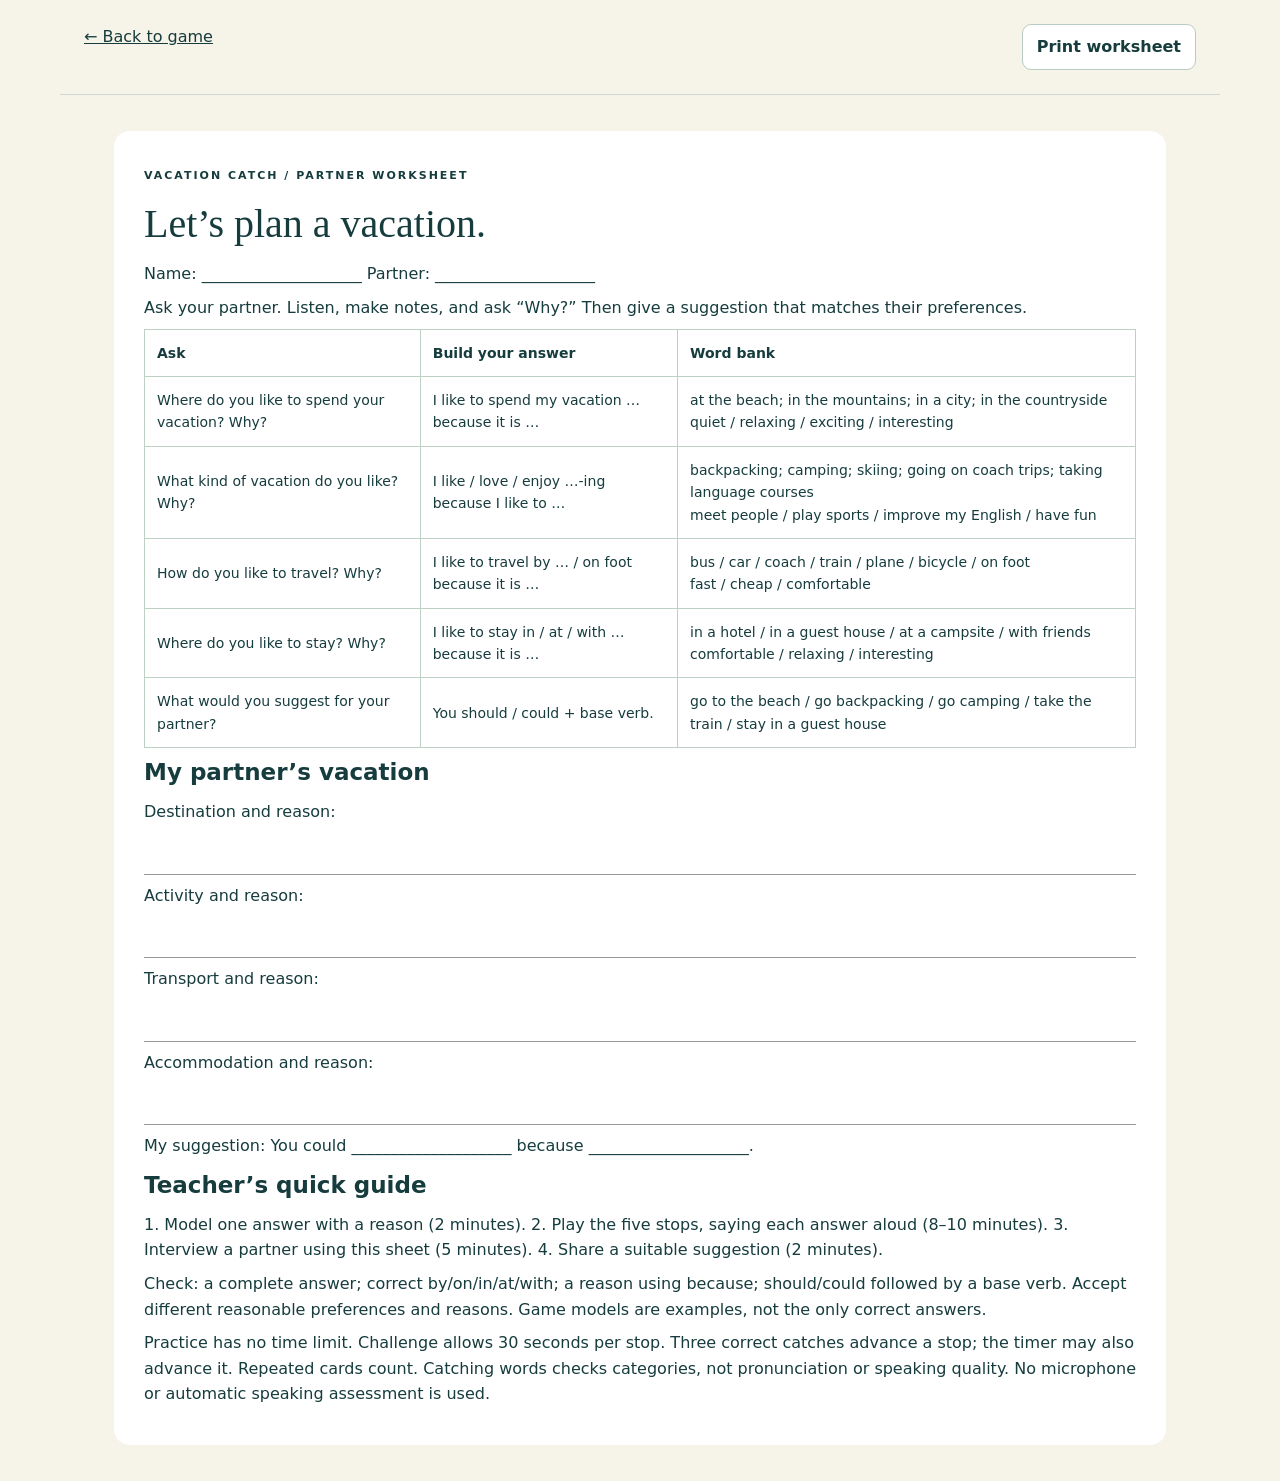
==== materials.html @ 1afaf67c "Add Vacation Catch game and printable speaking worksheet" ====
<!doctype html><html lang="en"><head><meta charset="utf-8"><meta name="viewport" content="width=device-width,initial-scale=1"><title>Vacation Catch • Lesson materials</title><link rel="stylesheet" href="style.css"></head><body><header><a href="index.html">← Back to game</a><button onclick="print()">Print worksheet</button></header><main><article class="paper"><span class="eyebrow">VACATION CATCH / PARTNER WORKSHEET</span><h1>Let’s plan a vacation.</h1><p>Name: ____________________ Partner: ____________________</p><p>Ask your partner. Listen, make notes, and ask “Why?” Then give a suggestion that matches their preferences.</p><table><thead><tr><th>Ask</th><th>Build your answer</th><th>Word bank</th></tr></thead><tbody><tr><td>Where do you like to spend your vacation? Why?</td><td>I like to spend my vacation … because it is …</td><td>at the beach; in the mountains; in a city; in the countryside<br>quiet / relaxing / exciting / interesting</td></tr><tr><td>What kind of vacation do you like? Why?</td><td>I like / love / enjoy …-ing because I like to …</td><td>backpacking; camping; skiing; going on coach trips; taking language courses<br>meet people / play sports / improve my English / have fun</td></tr><tr><td>How do you like to travel? Why?</td><td>I like to travel by … / on foot because it is …</td><td>bus / car / coach / train / plane / bicycle / on foot<br>fast / cheap / comfortable</td></tr><tr><td>Where do you like to stay? Why?</td><td>I like to stay in / at / with … because it is …</td><td>in a hotel / in a guest house / at a campsite / with friends<br>comfortable / relaxing / interesting</td></tr><tr><td>What would you suggest for your partner?</td><td>You should / could + base verb.</td><td>go to the beach / go backpacking / go camping / take the train / stay in a guest house</td></tr></tbody></table><h2>My partner’s vacation</h2><p>Destination and reason:</p><div class="write"></div><p>Activity and reason:</p><div class="write"></div><p>Transport and reason:</p><div class="write"></div><p>Accommodation and reason:</p><div class="write"></div><p>My suggestion: You could ____________________ because ____________________.</p><h2>Teacher’s quick guide</h2><p>1. Model one answer with a reason (2 minutes). 2. Play the five stops, saying each answer aloud (8–10 minutes). 3. Interview a partner using this sheet (5 minutes). 4. Share a suitable suggestion (2 minutes).</p><p>Check: a complete answer; correct by/on/in/at/with; a reason using because; should/could followed by a base verb. Accept different reasonable preferences and reasons. Game models are examples, not the only correct answers.</p><p>Practice has no time limit. Challenge allows 30 seconds per stop. Three correct catches advance a stop; the timer may also advance it. Repeated cards count. Catching words checks categories, not pronunciation or speaking quality. No microphone or automatic speaking assessment is used.</p></article></main></body></html>
---- style.css ----
:root{--ink:#163c3e;--green:#17695e;--cream:#f6f3e9;--orange:#f7aa65}*{box-sizing:border-box}body{margin:0;background:var(--cream);color:var(--ink);font:16px/1.6 system-ui,sans-serif}header{max-width:1160px;margin:auto;padding:24px;display:flex;justify-content:space-between;gap:16px;border-bottom:1px solid #ced8ce}a{color:inherit}.brand{font-weight:850;letter-spacing:2px;text-decoration:none}nav{font-size:14px}main{max-width:1100px;margin:auto;padding:36px 24px}.intro{max-width:780px;margin:0 0 30px}.eyebrow,.ticket{font-size:11px;font-weight:800;letter-spacing:2px}h1{font:clamp(36px,5.5vw,64px)/1.08 Georgia,serif;margin:16px 0}h1 em{color:var(--green);font-weight:normal}.intro p{max-width:550px;color:#56716c}.game-shell{background:white;border:1px solid #c7d4cb;border-radius:22px;overflow:hidden;box-shadow:0 16px 45px #163c3e0c}.toolbar{display:flex;justify-content:space-between;align-items:center;gap:12px;padding:16px 22px;background:#edf1e8;font-size:13px}select,button{font:inherit;border:1px solid #b9ccc2;border-radius:9px;padding:9px 14px;background:white;color:var(--ink)}button,a,select{touch-action:manipulation}button{cursor:pointer;font-weight:700}button:disabled{opacity:.5;cursor:default}button:focus-visible,a:focus-visible,select:focus-visible,#field:focus-visible{outline:3px solid #ce6d28;outline-offset:3px}.primary{background:var(--green);color:white;border:0;padding:14px 24px}.toolbar span{margin-left:15px;font-weight:750}.progress{display:flex;gap:6px;padding:16px 22px 0}.progress span{height:5px;flex:1;background:#dfe7df;border-radius:4px}.progress .active{background:var(--orange)}.progress .done{background:var(--green)}.mission{padding:14px 22px}.mission>span{font-size:11px;letter-spacing:2px;font-weight:800;color:var(--green)}h2{font-size:23px;margin:6px 0}p{margin:8px 0}.mission p{font-size:14px;color:#526e67}#field{height:360px;position:relative;background:linear-gradient(#d5ece6,#ecf1d7);overflow:hidden;touch-action:none}.sun{position:absolute;right:8%;top:25px;background:#f7cf78;width:75px;height:75px;border-radius:50%;opacity:.7}.landscape{position:absolute;bottom:-90px;left:4%;font-size:300px;color:#b6d0bb;line-height:1;opacity:.45}#basket{position:absolute;bottom:14px;font-size:54px;width:90px;text-align:center;left:45%;line-height:1.2;border-bottom:5px solid var(--green);border-radius:20px}.card{position:absolute;top:0;width:150px;text-align:center;padding:10px 6px;border:1px solid #bed1c5;background:#fffef8;border-radius:11px;box-shadow:0 4px 0 #163c3e15;font-size:14px;font-weight:700}#overlay{position:absolute;inset:0;background:#e9f2e6f5;display:flex;flex-direction:column;align-items:center;justify-content:center;text-align:center;padding:24px;z-index:5}#overlay h2{font:32px Georgia,serif;margin:14px 0}#overlay p{max-width:600px;margin:0 0 20px}.ticket{color:#99602b}.under{padding:14px 20px;display:flex;align-items:center;gap:14px}.under p{flex:1;font-size:13px}.arrows{display:flex;gap:6px}.arrows button{font-size:20px;min-width:48px}.bottom{display:grid;grid-template-columns:1fr 1fr;gap:70px;padding:40px 0}.bottom p,#collected{color:#526e67;font-size:14px}h3{font:25px Georgia,serif;margin:8px 0}.chip{display:inline-block;border:1px solid #b8cbc0;border-radius:20px;padding:3px 10px;margin:3px;font-size:12px}footer{font-size:12px;border-top:1px solid #ced8ce;padding-top:20px;color:#647b70}.paper{background:white;padding:30px;border-radius:16px}.paper h1{font-size:40px}.paper table{border-collapse:collapse;width:100%;font-size:14px}.paper td,.paper th{border:1px solid #bdd0c4;padding:12px;text-align:left}.write{border-bottom:1px solid #999;height:42px} @media(max-width:650px){header{padding:16px}.brand{font-size:12px;letter-spacing:1px}nav{font-size:12px}main{padding:24px 12px}.toolbar{flex-wrap:wrap;padding:12px}.toolbar label{width:100%}.toolbar span{margin:0 10px 0 0}.mission{padding:14px}h2{font-size:20px}.bottom{grid-template-columns:1fr;gap:25px}.under{flex-wrap:wrap}.under p{min-width:160px}.card{width:130px;font-size:13px}#overlay h2{font-size:27px}.paper{padding:14px;overflow-x:auto}}@media print{header,button,.no-print{display:none!important}body{background:white}main{padding:0}.paper{padding:0}.paper h1{font-size:30px}}
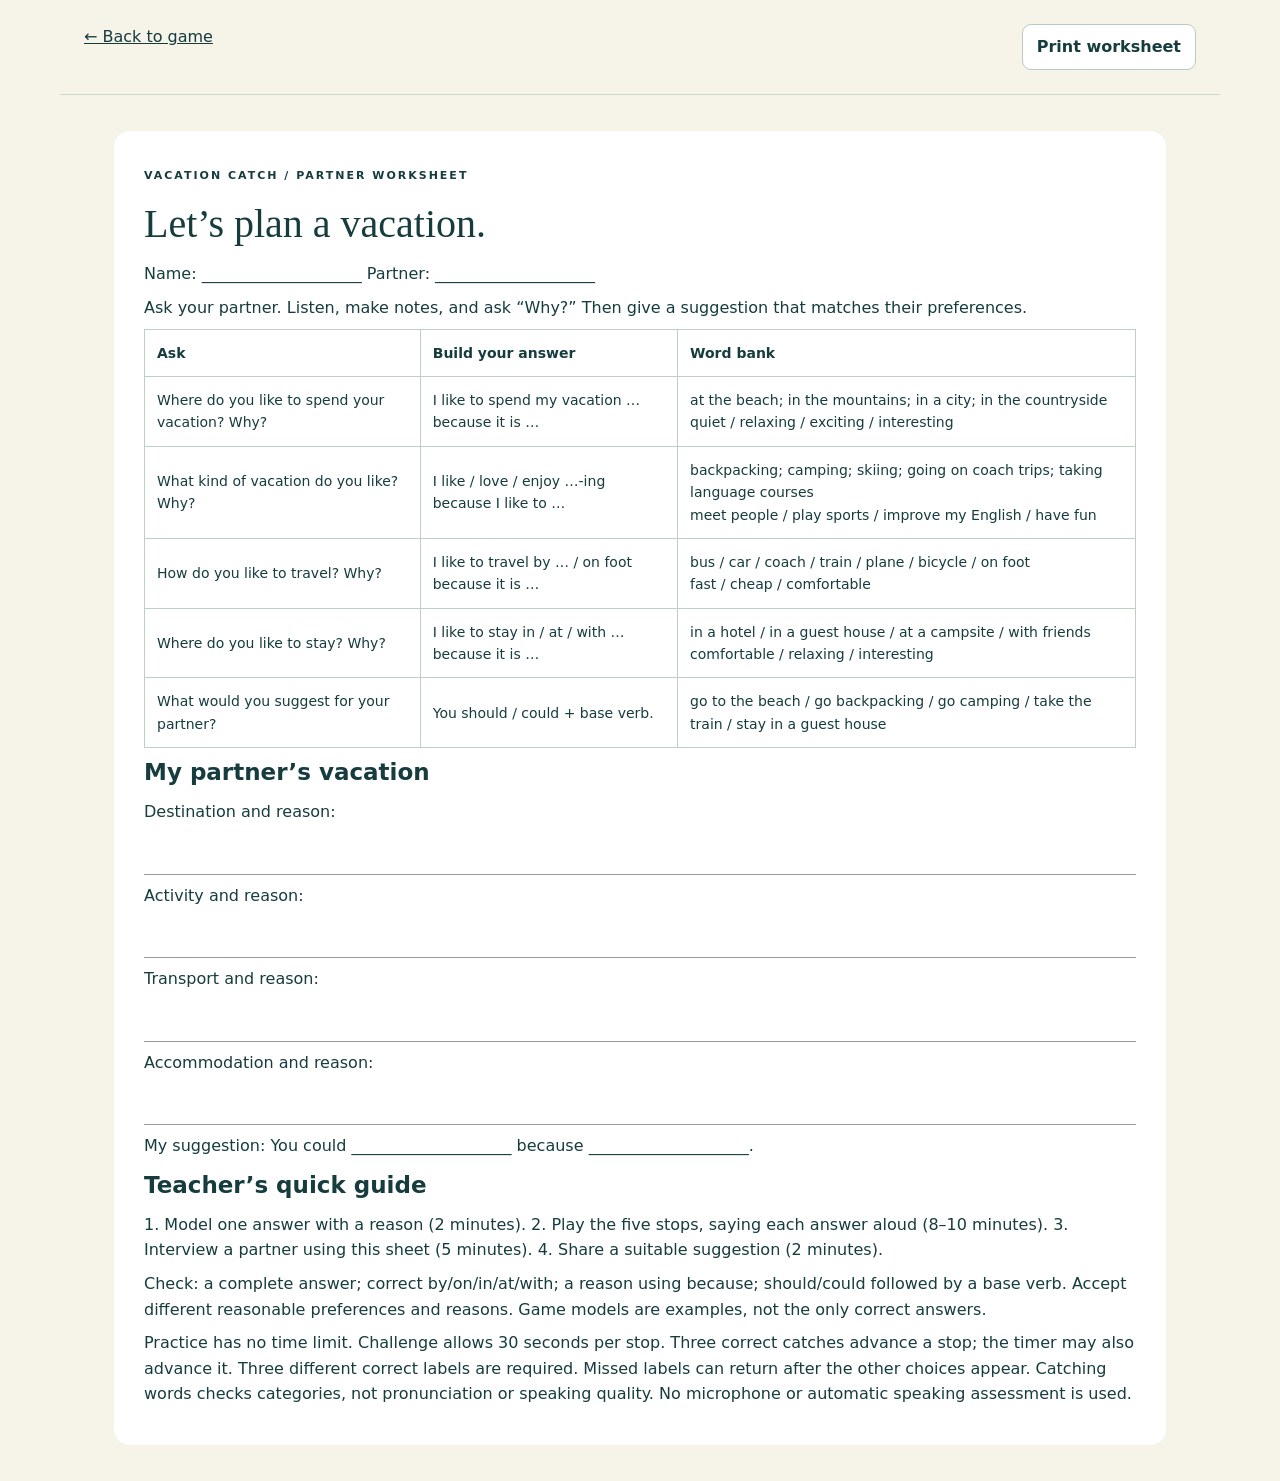
==== commit bfc9cae2: "Show different labels and require three distinct correct catches" ====
--- a/materials.html
+++ b/materials.html
@@ -1 +1 @@
-<!doctype html><html lang="en"><head><meta charset="utf-8"><meta name="viewport" content="width=device-width,initial-scale=1"><title>Vacation Catch • Lesson materials</title><link rel="stylesheet" href="style.css"></head><body><header><a href="index.html">← Back to game</a><button onclick="print()">Print worksheet</button></header><main><article class="paper"><span class="eyebrow">VACATION CATCH / PARTNER WORKSHEET</span><h1>Let’s plan a vacation.</h1><p>Name: ____________________ Partner: ____________________</p><p>Ask your partner. Listen, make notes, and ask “Why?” Then give a suggestion that matches their preferences.</p><table><thead><tr><th>Ask</th><th>Build your answer</th><th>Word bank</th></tr></thead><tbody><tr><td>Where do you like to spend your vacation? Why?</td><td>I like to spend my vacation … because it is …</td><td>at the beach; in the mountains; in a city; in the countryside<br>quiet / relaxing / exciting / interesting</td></tr><tr><td>What kind of vacation do you like? Why?</td><td>I like / love / enjoy …-ing because I like to …</td><td>backpacking; camping; skiing; going on coach trips; taking language courses<br>meet people / play sports / improve my English / have fun</td></tr><tr><td>How do you like to travel? Why?</td><td>I like to travel by … / on foot because it is …</td><td>bus / car / coach / train / plane / bicycle / on foot<br>fast / cheap / comfortable</td></tr><tr><td>Where do you like to stay? Why?</td><td>I like to stay in / at / with … because it is …</td><td>in a hotel / in a guest house / at a campsite / with friends<br>comfortable / relaxing / interesting</td></tr><tr><td>What would you suggest for your partner?</td><td>You should / could + base verb.</td><td>go to the beach / go backpacking / go camping / take the train / stay in a guest house</td></tr></tbody></table><h2>My partner’s vacation</h2><p>Destination and reason:</p><div class="write"></div><p>Activity and reason:</p><div class="write"></div><p>Transport and reason:</p><div class="write"></div><p>Accommodation and reason:</p><div class="write"></div><p>My suggestion: You could ____________________ because ____________________.</p><h2>Teacher’s quick guide</h2><p>1. Model one answer with a reason (2 minutes). 2. Play the five stops, saying each answer aloud (8–10 minutes). 3. Interview a partner using this sheet (5 minutes). 4. Share a suitable suggestion (2 minutes).</p><p>Check: a complete answer; correct by/on/in/at/with; a reason using because; should/could followed by a base verb. Accept different reasonable preferences and reasons. Game models are examples, not the only correct answers.</p><p>Practice has no time limit. Challenge allows 30 seconds per stop. Three correct catches advance a stop; the timer may also advance it. Repeated cards count. Catching words checks categories, not pronunciation or speaking quality. No microphone or automatic speaking assessment is used.</p></article></main></body></html>
+<!doctype html><html lang="en"><head><meta charset="utf-8"><meta name="viewport" content="width=device-width,initial-scale=1"><title>Vacation Catch • Lesson materials</title><link rel="stylesheet" href="style.css"></head><body><header><a href="index.html">← Back to game</a><button onclick="print()">Print worksheet</button></header><main><article class="paper"><span class="eyebrow">VACATION CATCH / PARTNER WORKSHEET</span><h1>Let’s plan a vacation.</h1><p>Name: ____________________ Partner: ____________________</p><p>Ask your partner. Listen, make notes, and ask “Why?” Then give a suggestion that matches their preferences.</p><table><thead><tr><th>Ask</th><th>Build your answer</th><th>Word bank</th></tr></thead><tbody><tr><td>Where do you like to spend your vacation? Why?</td><td>I like to spend my vacation … because it is …</td><td>at the beach; in the mountains; in a city; in the countryside<br>quiet / relaxing / exciting / interesting</td></tr><tr><td>What kind of vacation do you like? Why?</td><td>I like / love / enjoy …-ing because I like to …</td><td>backpacking; camping; skiing; going on coach trips; taking language courses<br>meet people / play sports / improve my English / have fun</td></tr><tr><td>How do you like to travel? Why?</td><td>I like to travel by … / on foot because it is …</td><td>bus / car / coach / train / plane / bicycle / on foot<br>fast / cheap / comfortable</td></tr><tr><td>Where do you like to stay? Why?</td><td>I like to stay in / at / with … because it is …</td><td>in a hotel / in a guest house / at a campsite / with friends<br>comfortable / relaxing / interesting</td></tr><tr><td>What would you suggest for your partner?</td><td>You should / could + base verb.</td><td>go to the beach / go backpacking / go camping / take the train / stay in a guest house</td></tr></tbody></table><h2>My partner’s vacation</h2><p>Destination and reason:</p><div class="write"></div><p>Activity and reason:</p><div class="write"></div><p>Transport and reason:</p><div class="write"></div><p>Accommodation and reason:</p><div class="write"></div><p>My suggestion: You could ____________________ because ____________________.</p><h2>Teacher’s quick guide</h2><p>1. Model one answer with a reason (2 minutes). 2. Play the five stops, saying each answer aloud (8–10 minutes). 3. Interview a partner using this sheet (5 minutes). 4. Share a suitable suggestion (2 minutes).</p><p>Check: a complete answer; correct by/on/in/at/with; a reason using because; should/could followed by a base verb. Accept different reasonable preferences and reasons. Game models are examples, not the only correct answers.</p><p>Practice has no time limit. Challenge allows 30 seconds per stop. Three correct catches advance a stop; the timer may also advance it. Three different correct labels are required. Missed labels can return after the other choices appear. Catching words checks categories, not pronunciation or speaking quality. No microphone or automatic speaking assessment is used.</p></article></main></body></html>
--- a/style.css
+++ b/style.css
@@ -1 +1,3 @@
 :root{--ink:#163c3e;--green:#17695e;--cream:#f6f3e9;--orange:#f7aa65}*{box-sizing:border-box}body{margin:0;background:var(--cream);color:var(--ink);font:16px/1.6 system-ui,sans-serif}header{max-width:1160px;margin:auto;padding:24px;display:flex;justify-content:space-between;gap:16px;border-bottom:1px solid #ced8ce}a{color:inherit}.brand{font-weight:850;letter-spacing:2px;text-decoration:none}nav{font-size:14px}main{max-width:1100px;margin:auto;padding:36px 24px}.intro{max-width:780px;margin:0 0 30px}.eyebrow,.ticket{font-size:11px;font-weight:800;letter-spacing:2px}h1{font:clamp(36px,5.5vw,64px)/1.08 Georgia,serif;margin:16px 0}h1 em{color:var(--green);font-weight:normal}.intro p{max-width:550px;color:#56716c}.game-shell{background:white;border:1px solid #c7d4cb;border-radius:22px;overflow:hidden;box-shadow:0 16px 45px #163c3e0c}.toolbar{display:flex;justify-content:space-between;align-items:center;gap:12px;padding:16px 22px;background:#edf1e8;font-size:13px}select,button{font:inherit;border:1px solid #b9ccc2;border-radius:9px;padding:9px 14px;background:white;color:var(--ink)}button,a,select{touch-action:manipulation}button{cursor:pointer;font-weight:700}button:disabled{opacity:.5;cursor:default}button:focus-visible,a:focus-visible,select:focus-visible,#field:focus-visible{outline:3px solid #ce6d28;outline-offset:3px}.primary{background:var(--green);color:white;border:0;padding:14px 24px}.toolbar span{margin-left:15px;font-weight:750}.progress{display:flex;gap:6px;padding:16px 22px 0}.progress span{height:5px;flex:1;background:#dfe7df;border-radius:4px}.progress .active{background:var(--orange)}.progress .done{background:var(--green)}.mission{padding:14px 22px}.mission>span{font-size:11px;letter-spacing:2px;font-weight:800;color:var(--green)}h2{font-size:23px;margin:6px 0}p{margin:8px 0}.mission p{font-size:14px;color:#526e67}#field{height:360px;position:relative;background:linear-gradient(#d5ece6,#ecf1d7);overflow:hidden;touch-action:none}.sun{position:absolute;right:8%;top:25px;background:#f7cf78;width:75px;height:75px;border-radius:50%;opacity:.7}.landscape{position:absolute;bottom:-90px;left:4%;font-size:300px;color:#b6d0bb;line-height:1;opacity:.45}#basket{position:absolute;bottom:14px;font-size:54px;width:90px;text-align:center;left:45%;line-height:1.2;border-bottom:5px solid var(--green);border-radius:20px}.card{position:absolute;top:0;width:150px;text-align:center;padding:10px 6px;border:1px solid #bed1c5;background:#fffef8;border-radius:11px;box-shadow:0 4px 0 #163c3e15;font-size:14px;font-weight:700}#overlay{position:absolute;inset:0;background:#e9f2e6f5;display:flex;flex-direction:column;align-items:center;justify-content:center;text-align:center;padding:24px;z-index:5}#overlay h2{font:32px Georgia,serif;margin:14px 0}#overlay p{max-width:600px;margin:0 0 20px}.ticket{color:#99602b}.under{padding:14px 20px;display:flex;align-items:center;gap:14px}.under p{flex:1;font-size:13px}.arrows{display:flex;gap:6px}.arrows button{font-size:20px;min-width:48px}.bottom{display:grid;grid-template-columns:1fr 1fr;gap:70px;padding:40px 0}.bottom p,#collected{color:#526e67;font-size:14px}h3{font:25px Georgia,serif;margin:8px 0}.chip{display:inline-block;border:1px solid #b8cbc0;border-radius:20px;padding:3px 10px;margin:3px;font-size:12px}footer{font-size:12px;border-top:1px solid #ced8ce;padding-top:20px;color:#647b70}.paper{background:white;padding:30px;border-radius:16px}.paper h1{font-size:40px}.paper table{border-collapse:collapse;width:100%;font-size:14px}.paper td,.paper th{border:1px solid #bdd0c4;padding:12px;text-align:left}.write{border-bottom:1px solid #999;height:42px} @media(max-width:650px){header{padding:16px}.brand{font-size:12px;letter-spacing:1px}nav{font-size:12px}main{padding:24px 12px}.toolbar{flex-wrap:wrap;padding:12px}.toolbar label{width:100%}.toolbar span{margin:0 10px 0 0}.mission{padding:14px}h2{font-size:20px}.bottom{grid-template-columns:1fr;gap:25px}.under{flex-wrap:wrap}.under p{min-width:160px}.card{width:130px;font-size:13px}#overlay h2{font-size:27px}.paper{padding:14px;overflow-x:auto}}@media print{header,button,.no-print{display:none!important}body{background:white}main{padding:0}.paper{padding:0}.paper h1{font-size:30px}}
+.welcome{display:flex;align-items:center;justify-content:space-between;gap:30px;margin-bottom:30px}.welcome .intro{margin-bottom:0}.qr-panel{flex:0 0 214px;text-align:center;background:white;border:1px solid #c7d4cb;border-radius:18px;padding:16px}.qr-panel img{display:block;width:180px;height:180px;margin:0 auto 8px}.qr-panel strong{font-size:18px}.qr-panel p{font-size:12px;margin:3px 0 8px;color:#526e67}.qr-panel a{font-size:12px}@media(max-width:700px){.welcome{flex-direction:column;align-items:stretch}.qr-panel{flex-basis:auto;display:flex;align-items:center;gap:18px;text-align:left}.qr-panel img{width:132px;height:132px;margin:0}.qr-panel div{flex:1}}
+.under{display:grid;grid-template-columns:minmax(0,1fr) auto minmax(0,1fr)}.under .arrows{grid-column:2;grid-row:1;justify-content:center}.under #feedback{grid-column:1;grid-row:1;min-width:0}.under #restart{grid-column:3;grid-row:1;justify-self:end}@media(max-width:650px){.under{grid-template-columns:1fr auto 1fr}.under #feedback{grid-column:1 / -1;grid-row:2;text-align:center}.under #restart{padding:9px;font-size:12px}}
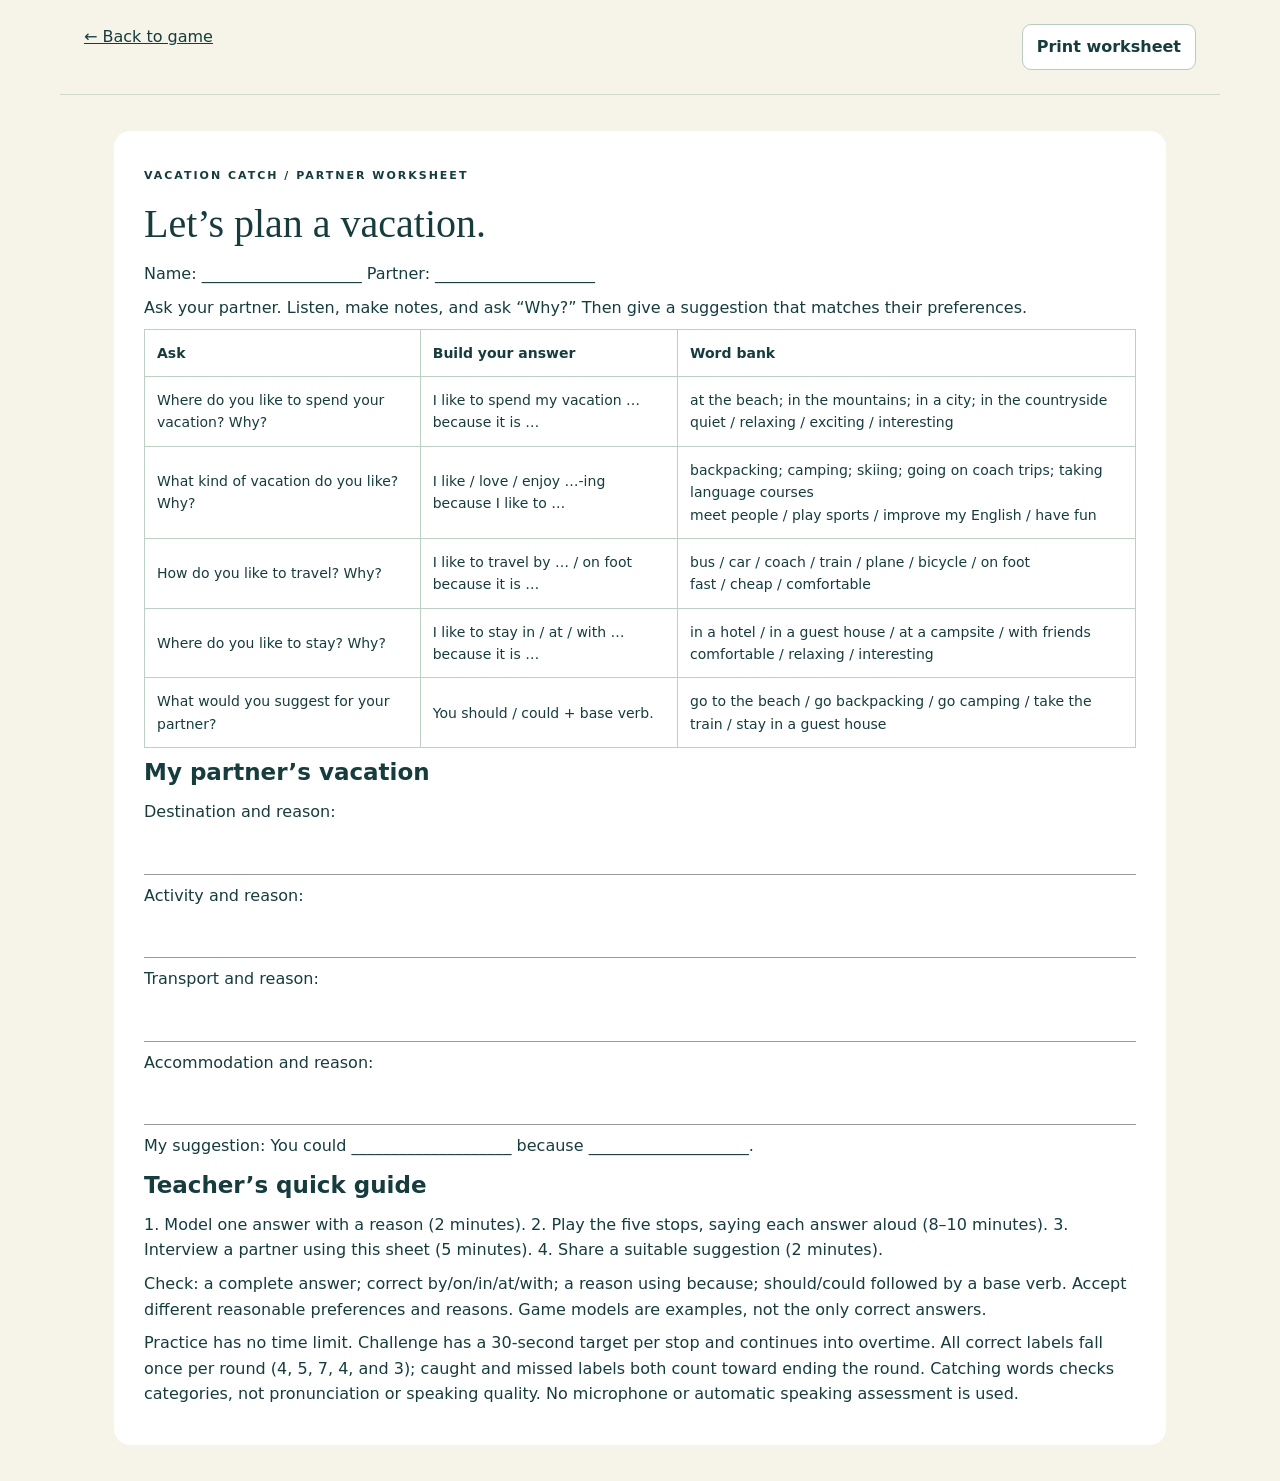
==== commit 81393798: "Keep rounds running until every correct answer has fallen once" ====
--- a/materials.html
+++ b/materials.html
@@ -1 +1 @@
-<!doctype html><html lang="en"><head><meta charset="utf-8"><meta name="viewport" content="width=device-width,initial-scale=1"><title>Vacation Catch • Lesson materials</title><link rel="stylesheet" href="style.css"></head><body><header><a href="index.html">← Back to game</a><button onclick="print()">Print worksheet</button></header><main><article class="paper"><span class="eyebrow">VACATION CATCH / PARTNER WORKSHEET</span><h1>Let’s plan a vacation.</h1><p>Name: ____________________ Partner: ____________________</p><p>Ask your partner. Listen, make notes, and ask “Why?” Then give a suggestion that matches their preferences.</p><table><thead><tr><th>Ask</th><th>Build your answer</th><th>Word bank</th></tr></thead><tbody><tr><td>Where do you like to spend your vacation? Why?</td><td>I like to spend my vacation … because it is …</td><td>at the beach; in the mountains; in a city; in the countryside<br>quiet / relaxing / exciting / interesting</td></tr><tr><td>What kind of vacation do you like? Why?</td><td>I like / love / enjoy …-ing because I like to …</td><td>backpacking; camping; skiing; going on coach trips; taking language courses<br>meet people / play sports / improve my English / have fun</td></tr><tr><td>How do you like to travel? Why?</td><td>I like to travel by … / on foot because it is …</td><td>bus / car / coach / train / plane / bicycle / on foot<br>fast / cheap / comfortable</td></tr><tr><td>Where do you like to stay? Why?</td><td>I like to stay in / at / with … because it is …</td><td>in a hotel / in a guest house / at a campsite / with friends<br>comfortable / relaxing / interesting</td></tr><tr><td>What would you suggest for your partner?</td><td>You should / could + base verb.</td><td>go to the beach / go backpacking / go camping / take the train / stay in a guest house</td></tr></tbody></table><h2>My partner’s vacation</h2><p>Destination and reason:</p><div class="write"></div><p>Activity and reason:</p><div class="write"></div><p>Transport and reason:</p><div class="write"></div><p>Accommodation and reason:</p><div class="write"></div><p>My suggestion: You could ____________________ because ____________________.</p><h2>Teacher’s quick guide</h2><p>1. Model one answer with a reason (2 minutes). 2. Play the five stops, saying each answer aloud (8–10 minutes). 3. Interview a partner using this sheet (5 minutes). 4. Share a suitable suggestion (2 minutes).</p><p>Check: a complete answer; correct by/on/in/at/with; a reason using because; should/could followed by a base verb. Accept different reasonable preferences and reasons. Game models are examples, not the only correct answers.</p><p>Practice has no time limit. Challenge allows 30 seconds per stop. Three correct catches advance a stop; the timer may also advance it. Three different correct labels are required. Missed labels can return after the other choices appear. Catching words checks categories, not pronunciation or speaking quality. No microphone or automatic speaking assessment is used.</p></article></main></body></html>
+<!doctype html><html lang="en"><head><meta charset="utf-8"><meta name="viewport" content="width=device-width,initial-scale=1"><title>Vacation Catch • Lesson materials</title><link rel="stylesheet" href="style.css"></head><body><header><a href="index.html">← Back to game</a><button onclick="print()">Print worksheet</button></header><main><article class="paper"><span class="eyebrow">VACATION CATCH / PARTNER WORKSHEET</span><h1>Let’s plan a vacation.</h1><p>Name: ____________________ Partner: ____________________</p><p>Ask your partner. Listen, make notes, and ask “Why?” Then give a suggestion that matches their preferences.</p><table><thead><tr><th>Ask</th><th>Build your answer</th><th>Word bank</th></tr></thead><tbody><tr><td>Where do you like to spend your vacation? Why?</td><td>I like to spend my vacation … because it is …</td><td>at the beach; in the mountains; in a city; in the countryside<br>quiet / relaxing / exciting / interesting</td></tr><tr><td>What kind of vacation do you like? Why?</td><td>I like / love / enjoy …-ing because I like to …</td><td>backpacking; camping; skiing; going on coach trips; taking language courses<br>meet people / play sports / improve my English / have fun</td></tr><tr><td>How do you like to travel? Why?</td><td>I like to travel by … / on foot because it is …</td><td>bus / car / coach / train / plane / bicycle / on foot<br>fast / cheap / comfortable</td></tr><tr><td>Where do you like to stay? Why?</td><td>I like to stay in / at / with … because it is …</td><td>in a hotel / in a guest house / at a campsite / with friends<br>comfortable / relaxing / interesting</td></tr><tr><td>What would you suggest for your partner?</td><td>You should / could + base verb.</td><td>go to the beach / go backpacking / go camping / take the train / stay in a guest house</td></tr></tbody></table><h2>My partner’s vacation</h2><p>Destination and reason:</p><div class="write"></div><p>Activity and reason:</p><div class="write"></div><p>Transport and reason:</p><div class="write"></div><p>Accommodation and reason:</p><div class="write"></div><p>My suggestion: You could ____________________ because ____________________.</p><h2>Teacher’s quick guide</h2><p>1. Model one answer with a reason (2 minutes). 2. Play the five stops, saying each answer aloud (8–10 minutes). 3. Interview a partner using this sheet (5 minutes). 4. Share a suitable suggestion (2 minutes).</p><p>Check: a complete answer; correct by/on/in/at/with; a reason using because; should/could followed by a base verb. Accept different reasonable preferences and reasons. Game models are examples, not the only correct answers.</p><p>Practice has no time limit. Challenge has a 30-second target per stop and continues into overtime. All correct labels fall once per round (4, 5, 7, 4, and 3); caught and missed labels both count toward ending the round. Catching words checks categories, not pronunciation or speaking quality. No microphone or automatic speaking assessment is used.</p></article></main></body></html>
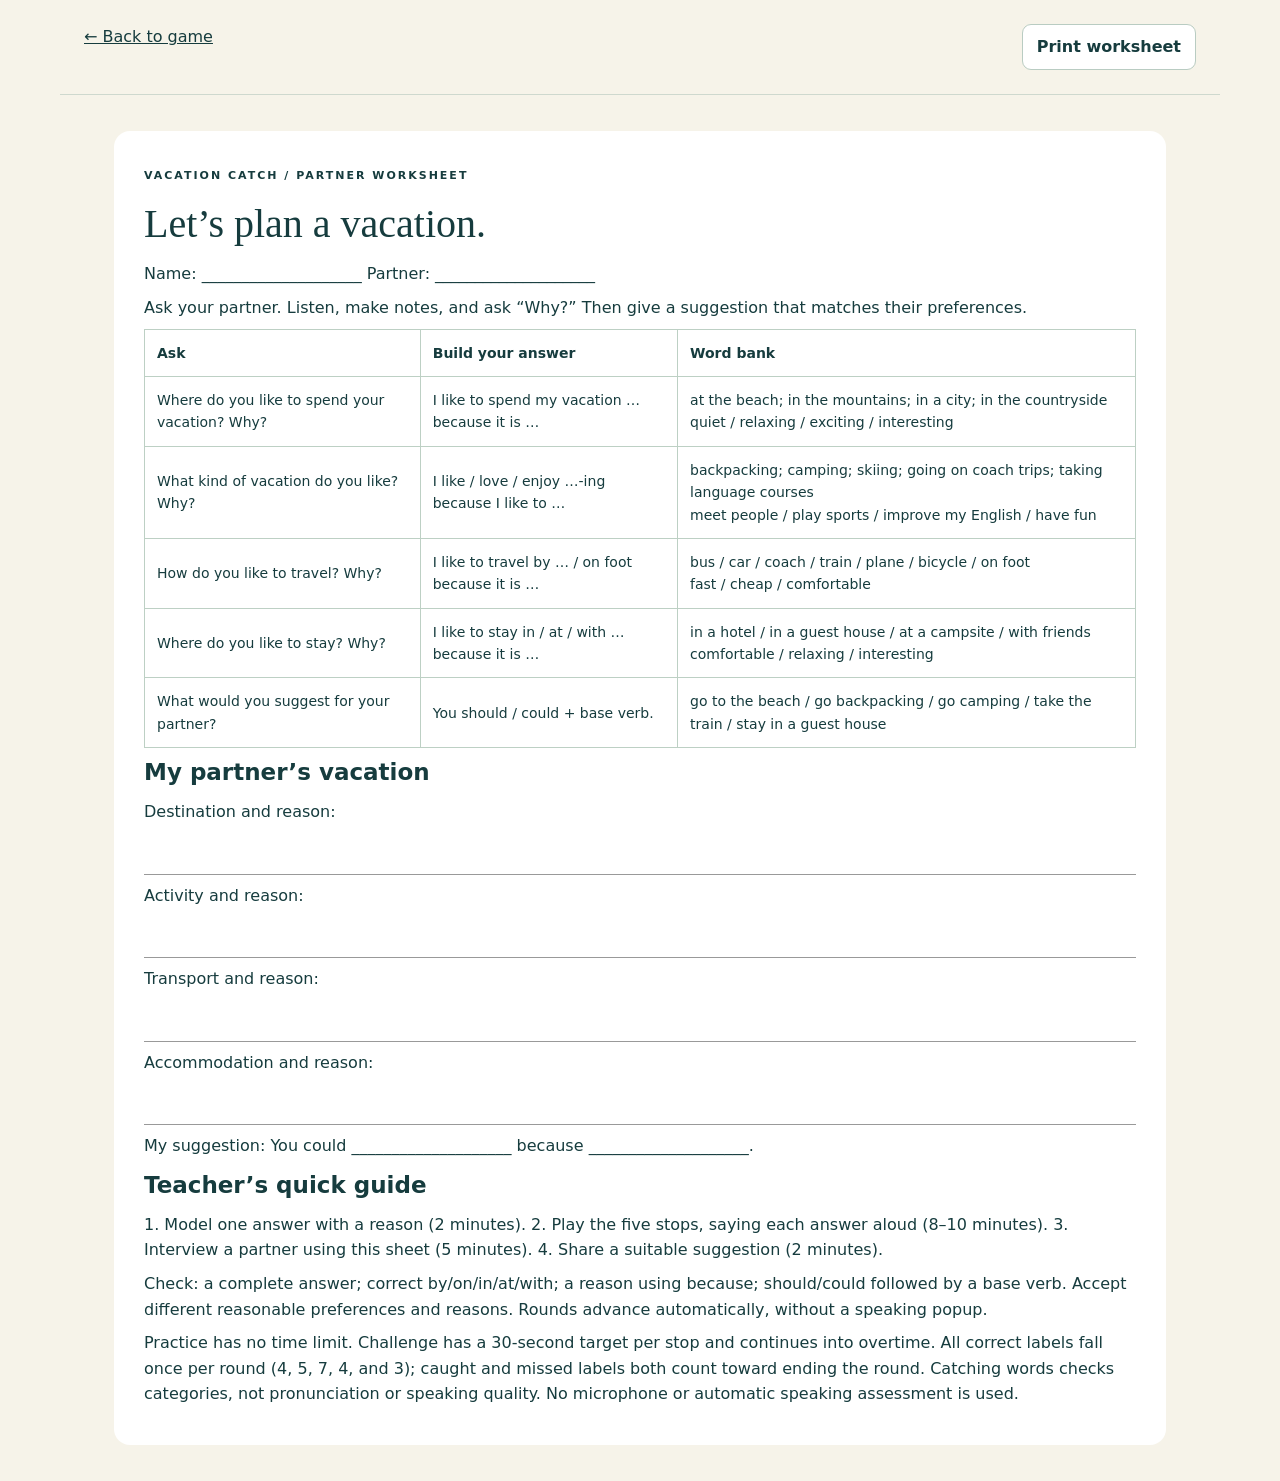
==== commit c4d0414a: "Remove speaking popup and simplify home instruction" ====
--- a/materials.html
+++ b/materials.html
@@ -1 +1 @@
-<!doctype html><html lang="en"><head><meta charset="utf-8"><meta name="viewport" content="width=device-width,initial-scale=1"><title>Vacation Catch • Lesson materials</title><link rel="stylesheet" href="style.css"></head><body><header><a href="index.html">← Back to game</a><button onclick="print()">Print worksheet</button></header><main><article class="paper"><span class="eyebrow">VACATION CATCH / PARTNER WORKSHEET</span><h1>Let’s plan a vacation.</h1><p>Name: ____________________ Partner: ____________________</p><p>Ask your partner. Listen, make notes, and ask “Why?” Then give a suggestion that matches their preferences.</p><table><thead><tr><th>Ask</th><th>Build your answer</th><th>Word bank</th></tr></thead><tbody><tr><td>Where do you like to spend your vacation? Why?</td><td>I like to spend my vacation … because it is …</td><td>at the beach; in the mountains; in a city; in the countryside<br>quiet / relaxing / exciting / interesting</td></tr><tr><td>What kind of vacation do you like? Why?</td><td>I like / love / enjoy …-ing because I like to …</td><td>backpacking; camping; skiing; going on coach trips; taking language courses<br>meet people / play sports / improve my English / have fun</td></tr><tr><td>How do you like to travel? Why?</td><td>I like to travel by … / on foot because it is …</td><td>bus / car / coach / train / plane / bicycle / on foot<br>fast / cheap / comfortable</td></tr><tr><td>Where do you like to stay? Why?</td><td>I like to stay in / at / with … because it is …</td><td>in a hotel / in a guest house / at a campsite / with friends<br>comfortable / relaxing / interesting</td></tr><tr><td>What would you suggest for your partner?</td><td>You should / could + base verb.</td><td>go to the beach / go backpacking / go camping / take the train / stay in a guest house</td></tr></tbody></table><h2>My partner’s vacation</h2><p>Destination and reason:</p><div class="write"></div><p>Activity and reason:</p><div class="write"></div><p>Transport and reason:</p><div class="write"></div><p>Accommodation and reason:</p><div class="write"></div><p>My suggestion: You could ____________________ because ____________________.</p><h2>Teacher’s quick guide</h2><p>1. Model one answer with a reason (2 minutes). 2. Play the five stops, saying each answer aloud (8–10 minutes). 3. Interview a partner using this sheet (5 minutes). 4. Share a suitable suggestion (2 minutes).</p><p>Check: a complete answer; correct by/on/in/at/with; a reason using because; should/could followed by a base verb. Accept different reasonable preferences and reasons. Game models are examples, not the only correct answers.</p><p>Practice has no time limit. Challenge has a 30-second target per stop and continues into overtime. All correct labels fall once per round (4, 5, 7, 4, and 3); caught and missed labels both count toward ending the round. Catching words checks categories, not pronunciation or speaking quality. No microphone or automatic speaking assessment is used.</p></article></main></body></html>
+<!doctype html><html lang="en"><head><meta charset="utf-8"><meta name="viewport" content="width=device-width,initial-scale=1"><title>Vacation Catch • Lesson materials</title><link rel="stylesheet" href="style.css"></head><body><header><a href="index.html">← Back to game</a><button onclick="print()">Print worksheet</button></header><main><article class="paper"><span class="eyebrow">VACATION CATCH / PARTNER WORKSHEET</span><h1>Let’s plan a vacation.</h1><p>Name: ____________________ Partner: ____________________</p><p>Ask your partner. Listen, make notes, and ask “Why?” Then give a suggestion that matches their preferences.</p><table><thead><tr><th>Ask</th><th>Build your answer</th><th>Word bank</th></tr></thead><tbody><tr><td>Where do you like to spend your vacation? Why?</td><td>I like to spend my vacation … because it is …</td><td>at the beach; in the mountains; in a city; in the countryside<br>quiet / relaxing / exciting / interesting</td></tr><tr><td>What kind of vacation do you like? Why?</td><td>I like / love / enjoy …-ing because I like to …</td><td>backpacking; camping; skiing; going on coach trips; taking language courses<br>meet people / play sports / improve my English / have fun</td></tr><tr><td>How do you like to travel? Why?</td><td>I like to travel by … / on foot because it is …</td><td>bus / car / coach / train / plane / bicycle / on foot<br>fast / cheap / comfortable</td></tr><tr><td>Where do you like to stay? Why?</td><td>I like to stay in / at / with … because it is …</td><td>in a hotel / in a guest house / at a campsite / with friends<br>comfortable / relaxing / interesting</td></tr><tr><td>What would you suggest for your partner?</td><td>You should / could + base verb.</td><td>go to the beach / go backpacking / go camping / take the train / stay in a guest house</td></tr></tbody></table><h2>My partner’s vacation</h2><p>Destination and reason:</p><div class="write"></div><p>Activity and reason:</p><div class="write"></div><p>Transport and reason:</p><div class="write"></div><p>Accommodation and reason:</p><div class="write"></div><p>My suggestion: You could ____________________ because ____________________.</p><h2>Teacher’s quick guide</h2><p>1. Model one answer with a reason (2 minutes). 2. Play the five stops, saying each answer aloud (8–10 minutes). 3. Interview a partner using this sheet (5 minutes). 4. Share a suitable suggestion (2 minutes).</p><p>Check: a complete answer; correct by/on/in/at/with; a reason using because; should/could followed by a base verb. Accept different reasonable preferences and reasons. Rounds advance automatically, without a speaking popup.</p><p>Practice has no time limit. Challenge has a 30-second target per stop and continues into overtime. All correct labels fall once per round (4, 5, 7, 4, and 3); caught and missed labels both count toward ending the round. Catching words checks categories, not pronunciation or speaking quality. No microphone or automatic speaking assessment is used.</p></article></main></body></html>
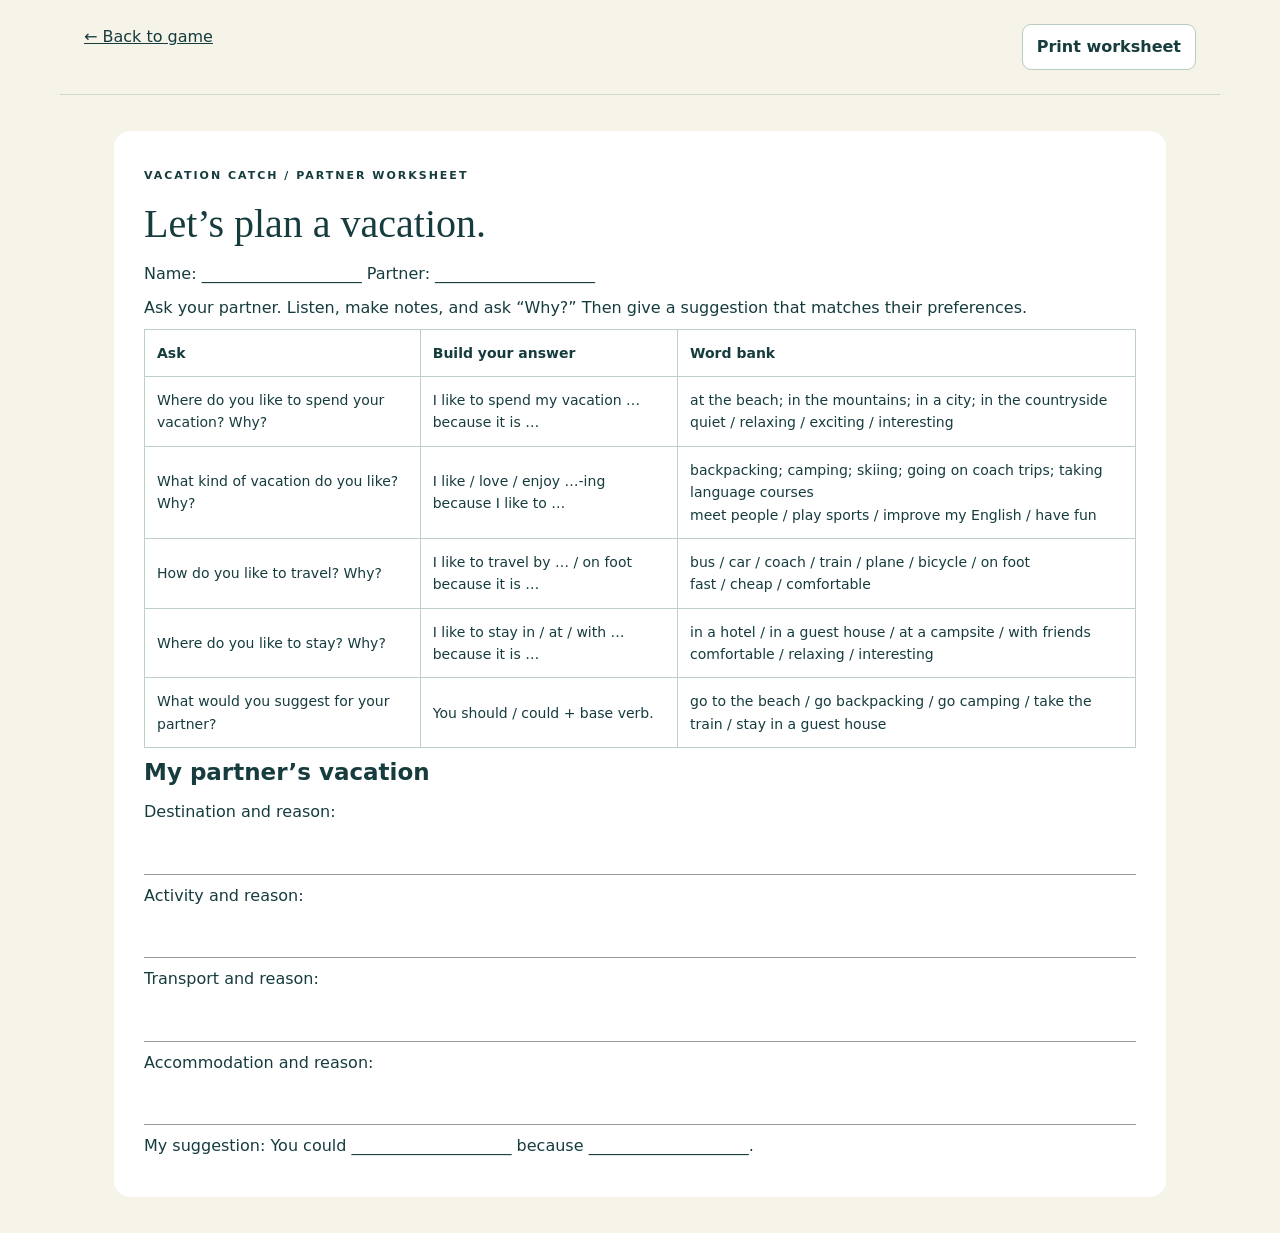
==== commit c6959683: "Remove teacher quick guide from worksheet" ====
--- a/materials.html
+++ b/materials.html
@@ -1 +1 @@
-<!doctype html><html lang="en"><head><meta charset="utf-8"><meta name="viewport" content="width=device-width,initial-scale=1"><title>Vacation Catch • Lesson materials</title><link rel="stylesheet" href="style.css"></head><body><header><a href="index.html">← Back to game</a><button onclick="print()">Print worksheet</button></header><main><article class="paper"><span class="eyebrow">VACATION CATCH / PARTNER WORKSHEET</span><h1>Let’s plan a vacation.</h1><p>Name: ____________________ Partner: ____________________</p><p>Ask your partner. Listen, make notes, and ask “Why?” Then give a suggestion that matches their preferences.</p><table><thead><tr><th>Ask</th><th>Build your answer</th><th>Word bank</th></tr></thead><tbody><tr><td>Where do you like to spend your vacation? Why?</td><td>I like to spend my vacation … because it is …</td><td>at the beach; in the mountains; in a city; in the countryside<br>quiet / relaxing / exciting / interesting</td></tr><tr><td>What kind of vacation do you like? Why?</td><td>I like / love / enjoy …-ing because I like to …</td><td>backpacking; camping; skiing; going on coach trips; taking language courses<br>meet people / play sports / improve my English / have fun</td></tr><tr><td>How do you like to travel? Why?</td><td>I like to travel by … / on foot because it is …</td><td>bus / car / coach / train / plane / bicycle / on foot<br>fast / cheap / comfortable</td></tr><tr><td>Where do you like to stay? Why?</td><td>I like to stay in / at / with … because it is …</td><td>in a hotel / in a guest house / at a campsite / with friends<br>comfortable / relaxing / interesting</td></tr><tr><td>What would you suggest for your partner?</td><td>You should / could + base verb.</td><td>go to the beach / go backpacking / go camping / take the train / stay in a guest house</td></tr></tbody></table><h2>My partner’s vacation</h2><p>Destination and reason:</p><div class="write"></div><p>Activity and reason:</p><div class="write"></div><p>Transport and reason:</p><div class="write"></div><p>Accommodation and reason:</p><div class="write"></div><p>My suggestion: You could ____________________ because ____________________.</p><h2>Teacher’s quick guide</h2><p>1. Model one answer with a reason (2 minutes). 2. Play the five stops, saying each answer aloud (8–10 minutes). 3. Interview a partner using this sheet (5 minutes). 4. Share a suitable suggestion (2 minutes).</p><p>Check: a complete answer; correct by/on/in/at/with; a reason using because; should/could followed by a base verb. Accept different reasonable preferences and reasons. Rounds advance automatically, without a speaking popup.</p><p>Practice has no time limit. Challenge has a 30-second target per stop and continues into overtime. All correct labels fall once per round (4, 5, 7, 4, and 3); caught and missed labels both count toward ending the round. Catching words checks categories, not pronunciation or speaking quality. No microphone or automatic speaking assessment is used.</p></article></main></body></html>
+<!doctype html><html lang="en"><head><meta charset="utf-8"><meta name="viewport" content="width=device-width,initial-scale=1"><title>Vacation Catch • Lesson materials</title><link rel="stylesheet" href="style.css"></head><body><header><a href="index.html">← Back to game</a><button onclick="print()">Print worksheet</button></header><main><article class="paper"><span class="eyebrow">VACATION CATCH / PARTNER WORKSHEET</span><h1>Let’s plan a vacation.</h1><p>Name: ____________________ Partner: ____________________</p><p>Ask your partner. Listen, make notes, and ask “Why?” Then give a suggestion that matches their preferences.</p><table><thead><tr><th>Ask</th><th>Build your answer</th><th>Word bank</th></tr></thead><tbody><tr><td>Where do you like to spend your vacation? Why?</td><td>I like to spend my vacation … because it is …</td><td>at the beach; in the mountains; in a city; in the countryside<br>quiet / relaxing / exciting / interesting</td></tr><tr><td>What kind of vacation do you like? Why?</td><td>I like / love / enjoy …-ing because I like to …</td><td>backpacking; camping; skiing; going on coach trips; taking language courses<br>meet people / play sports / improve my English / have fun</td></tr><tr><td>How do you like to travel? Why?</td><td>I like to travel by … / on foot because it is …</td><td>bus / car / coach / train / plane / bicycle / on foot<br>fast / cheap / comfortable</td></tr><tr><td>Where do you like to stay? Why?</td><td>I like to stay in / at / with … because it is …</td><td>in a hotel / in a guest house / at a campsite / with friends<br>comfortable / relaxing / interesting</td></tr><tr><td>What would you suggest for your partner?</td><td>You should / could + base verb.</td><td>go to the beach / go backpacking / go camping / take the train / stay in a guest house</td></tr></tbody></table><h2>My partner’s vacation</h2><p>Destination and reason:</p><div class="write"></div><p>Activity and reason:</p><div class="write"></div><p>Transport and reason:</p><div class="write"></div><p>Accommodation and reason:</p><div class="write"></div><p>My suggestion: You could ____________________ because ____________________.</p></article></main></body></html>
--- a/style.css
+++ b/style.css
@@ -1,3 +1,7 @@
 :root{--ink:#163c3e;--green:#17695e;--cream:#f6f3e9;--orange:#f7aa65}*{box-sizing:border-box}body{margin:0;background:var(--cream);color:var(--ink);font:16px/1.6 system-ui,sans-serif}header{max-width:1160px;margin:auto;padding:24px;display:flex;justify-content:space-between;gap:16px;border-bottom:1px solid #ced8ce}a{color:inherit}.brand{font-weight:850;letter-spacing:2px;text-decoration:none}nav{font-size:14px}main{max-width:1100px;margin:auto;padding:36px 24px}.intro{max-width:780px;margin:0 0 30px}.eyebrow,.ticket{font-size:11px;font-weight:800;letter-spacing:2px}h1{font:clamp(36px,5.5vw,64px)/1.08 Georgia,serif;margin:16px 0}h1 em{color:var(--green);font-weight:normal}.intro p{max-width:550px;color:#56716c}.game-shell{background:white;border:1px solid #c7d4cb;border-radius:22px;overflow:hidden;box-shadow:0 16px 45px #163c3e0c}.toolbar{display:flex;justify-content:space-between;align-items:center;gap:12px;padding:16px 22px;background:#edf1e8;font-size:13px}select,button{font:inherit;border:1px solid #b9ccc2;border-radius:9px;padding:9px 14px;background:white;color:var(--ink)}button,a,select{touch-action:manipulation}button{cursor:pointer;font-weight:700}button:disabled{opacity:.5;cursor:default}button:focus-visible,a:focus-visible,select:focus-visible,#field:focus-visible{outline:3px solid #ce6d28;outline-offset:3px}.primary{background:var(--green);color:white;border:0;padding:14px 24px}.toolbar span{margin-left:15px;font-weight:750}.progress{display:flex;gap:6px;padding:16px 22px 0}.progress span{height:5px;flex:1;background:#dfe7df;border-radius:4px}.progress .active{background:var(--orange)}.progress .done{background:var(--green)}.mission{padding:14px 22px}.mission>span{font-size:11px;letter-spacing:2px;font-weight:800;color:var(--green)}h2{font-size:23px;margin:6px 0}p{margin:8px 0}.mission p{font-size:14px;color:#526e67}#field{height:360px;position:relative;background:linear-gradient(#d5ece6,#ecf1d7);overflow:hidden;touch-action:none}.sun{position:absolute;right:8%;top:25px;background:#f7cf78;width:75px;height:75px;border-radius:50%;opacity:.7}.landscape{position:absolute;bottom:-90px;left:4%;font-size:300px;color:#b6d0bb;line-height:1;opacity:.45}#basket{position:absolute;bottom:14px;font-size:54px;width:90px;text-align:center;left:45%;line-height:1.2;border-bottom:5px solid var(--green);border-radius:20px}.card{position:absolute;top:0;width:150px;text-align:center;padding:10px 6px;border:1px solid #bed1c5;background:#fffef8;border-radius:11px;box-shadow:0 4px 0 #163c3e15;font-size:14px;font-weight:700}#overlay{position:absolute;inset:0;background:#e9f2e6f5;display:flex;flex-direction:column;align-items:center;justify-content:center;text-align:center;padding:24px;z-index:5}#overlay h2{font:32px Georgia,serif;margin:14px 0}#overlay p{max-width:600px;margin:0 0 20px}.ticket{color:#99602b}.under{padding:14px 20px;display:flex;align-items:center;gap:14px}.under p{flex:1;font-size:13px}.arrows{display:flex;gap:6px}.arrows button{font-size:20px;min-width:48px}.bottom{display:grid;grid-template-columns:1fr 1fr;gap:70px;padding:40px 0}.bottom p,#collected{color:#526e67;font-size:14px}h3{font:25px Georgia,serif;margin:8px 0}.chip{display:inline-block;border:1px solid #b8cbc0;border-radius:20px;padding:3px 10px;margin:3px;font-size:12px}footer{font-size:12px;border-top:1px solid #ced8ce;padding-top:20px;color:#647b70}.paper{background:white;padding:30px;border-radius:16px}.paper h1{font-size:40px}.paper table{border-collapse:collapse;width:100%;font-size:14px}.paper td,.paper th{border:1px solid #bdd0c4;padding:12px;text-align:left}.write{border-bottom:1px solid #999;height:42px} @media(max-width:650px){header{padding:16px}.brand{font-size:12px;letter-spacing:1px}nav{font-size:12px}main{padding:24px 12px}.toolbar{flex-wrap:wrap;padding:12px}.toolbar label{width:100%}.toolbar span{margin:0 10px 0 0}.mission{padding:14px}h2{font-size:20px}.bottom{grid-template-columns:1fr;gap:25px}.under{flex-wrap:wrap}.under p{min-width:160px}.card{width:130px;font-size:13px}#overlay h2{font-size:27px}.paper{padding:14px;overflow-x:auto}}@media print{header,button,.no-print{display:none!important}body{background:white}main{padding:0}.paper{padding:0}.paper h1{font-size:30px}}
 .welcome{display:flex;align-items:center;justify-content:space-between;gap:30px;margin-bottom:30px}.welcome .intro{margin-bottom:0}.qr-panel{flex:0 0 214px;text-align:center;background:white;border:1px solid #c7d4cb;border-radius:18px;padding:16px}.qr-panel img{display:block;width:180px;height:180px;margin:0 auto 8px}.qr-panel strong{font-size:18px}.qr-panel p{font-size:12px;margin:3px 0 8px;color:#526e67}.qr-panel a{font-size:12px}@media(max-width:700px){.welcome{flex-direction:column;align-items:stretch}.qr-panel{flex-basis:auto;display:flex;align-items:center;gap:18px;text-align:left}.qr-panel img{width:132px;height:132px;margin:0}.qr-panel div{flex:1}}
 .under{display:grid;grid-template-columns:minmax(0,1fr) auto minmax(0,1fr)}.under .arrows{grid-column:2;grid-row:1;justify-content:center}.under #feedback{grid-column:1;grid-row:1;min-width:0}.under #restart{grid-column:3;grid-row:1;justify-self:end}@media(max-width:650px){.under{grid-template-columns:1fr auto 1fr}.under #feedback{grid-column:1 / -1;grid-row:2;text-align:center}.under #restart{padding:9px;font-size:12px}}
+
+#basket{width:54px;font-size:36px;border-bottom-width:3px;border-radius:12px}
+#overlay #start{font-size:16px}#overlay:has(#start) p{font-size:13px;line-height:1.5}
+.intro h1{font-size:clamp(28px,3.5vw,42px);line-height:1.12;margin:12px 0}
